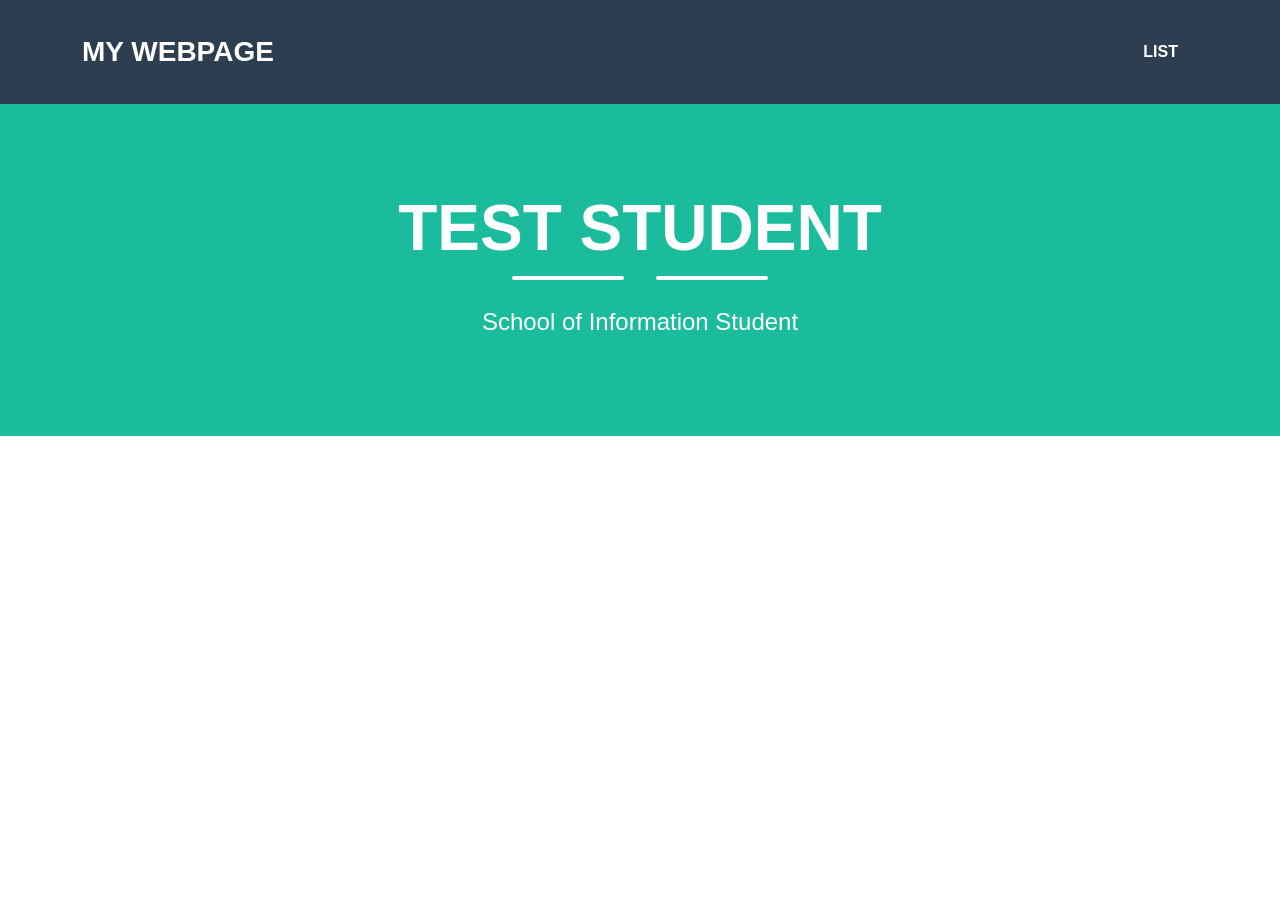
==== index.html @ 6364f9b3 "initial commit" ====
<!DOCTYPE HTML>  
<html>  
    <header>
        <link rel="stylesheet" href="style.css">
        <link rel="stylesheet" href="table_style.css">
        <title>My Webpage Title</title>
    </header>
    <body>  
        <!---Navigation--->
        <!--This section of code defines the navigation bar at the top of the page.  The classes used here are defined in the style.css file.-->
        <nav class="navbar navbar-expand-lg bg-secondary text-uppercase fixed-top" id="mainNav">
            <div class="container">
                <!--This code defines the "My Webpage" link in the top left corner of the navigation pane-->
                <a class="navbar-brand" href="./index.html">My Webpage</a>
                <!--This code defines the "List" link in the top right corner of the navigation pane-->
                <ul class="navbar-nav ms-auto">
                    <li class="nav-item mx-0 mx-lg-1"><a class="nav-link py-3 px-0 px-lg-3 rounded" href="./list.html">List</a></li>
                </ul>
            </div>
        </nav>
        <!--This section defines the middle section of the webpage-->
        <header class="masthead bg-primary text-white text-center">
            <div class="container d-flex align-items-center flex-column">
                
                <!-- This code is for the student name-->
                <h1 class="masthead-heading text-uppercase mb-0">Test Student</h1>
                <!--This code creates the two lines separating the student name from the subtitle-->
                <div class="divider-custom divider-light">
                    <div class="divider-custom-line"></div>
                    <div class="divider-custom-line"></div>
                </div>
                <!--This code creates the subheading underneath the line dividers-->
                <p class="masthead-subheading font-weight-light mb-0">School of Information Student</p>
            </div>
        </header>
        <section class="text-center">

            <div class="col-md-6 col-lg-4 mb-5">
                <!-- put your bio paragraph here; remember to use the correct html tags -->
                
            </div>
        </section>
    </body>

</html>
---- table_style.css ----
table {
  width: 75%;
  font-size: large;
}

td {
  padding: 10px;
}
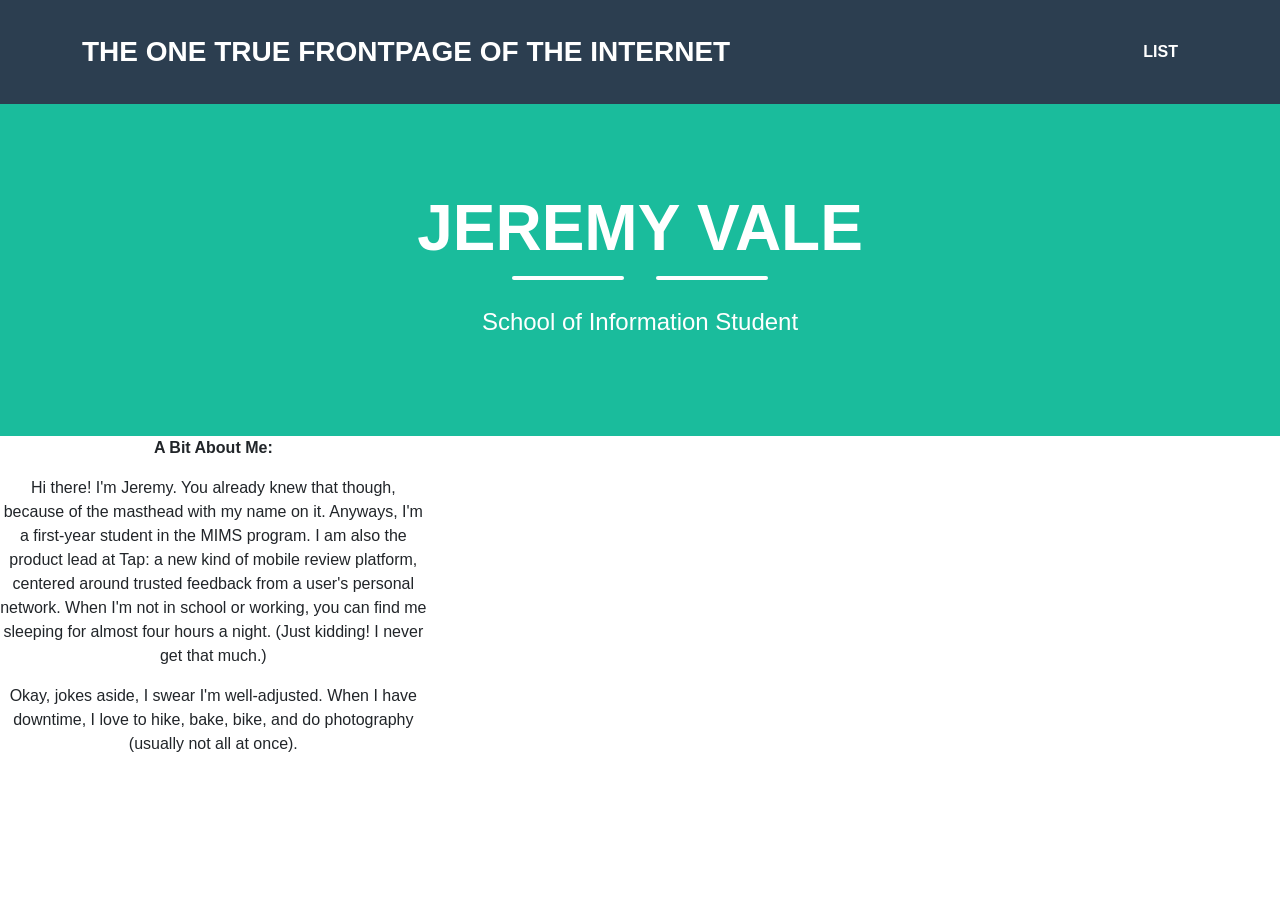
==== commit 4736d5ca: "Update index.html Added some personal flair to the template." ====
--- a/index.html
+++ b/index.html
@@ -3,7 +3,7 @@
     <header>
         <link rel="stylesheet" href="style.css">
         <link rel="stylesheet" href="table_style.css">
-        <title>My Webpage Title</title>
+        <title>Your New Homepage</title>
     </header>
     <body>  
         <!---Navigation--->
@@ -11,7 +11,7 @@
         <nav class="navbar navbar-expand-lg bg-secondary text-uppercase fixed-top" id="mainNav">
             <div class="container">
                 <!--This code defines the "My Webpage" link in the top left corner of the navigation pane-->
-                <a class="navbar-brand" href="./index.html">My Webpage</a>
+                <a class="navbar-brand" href="./index.html">The One True Frontpage of the Internet</a>
                 <!--This code defines the "List" link in the top right corner of the navigation pane-->
                 <ul class="navbar-nav ms-auto">
                     <li class="nav-item mx-0 mx-lg-1"><a class="nav-link py-3 px-0 px-lg-3 rounded" href="./list.html">List</a></li>
@@ -23,7 +23,7 @@
             <div class="container d-flex align-items-center flex-column">
                 
                 <!-- This code is for the student name-->
-                <h1 class="masthead-heading text-uppercase mb-0">Test Student</h1>
+                <h1 class="masthead-heading text-uppercase mb-0">Jeremy Vale</h1>
                 <!--This code creates the two lines separating the student name from the subtitle-->
                 <div class="divider-custom divider-light">
                     <div class="divider-custom-line"></div>
@@ -36,8 +36,9 @@
         <section class="text-center">
 
             <div class="col-md-6 col-lg-4 mb-5">
-                <!-- put your bio paragraph here; remember to use the correct html tags -->
-                
+            <p> <strong>A Bit About Me: </strong></p>    <!-- put your bio paragraph here; remember to use the correct html tags -->
+            <p> Hi there! I'm Jeremy. You already knew that though, because of the masthead with my name on it. Anyways, I'm a first-year student in the MIMS program. I am also the product lead at Tap: a new kind of mobile review platform, centered around trusted feedback from a user's personal network. When I'm not in school or working, you can find me sleeping for almost four hours a night. (Just kidding! I never get that much.)</p>
+            <p> Okay, jokes aside, I swear I'm well-adjusted. When I have downtime, I love to hike, bake, bike, and do photography (usually not all at once).</p>   
             </div>
         </section>
     </body>
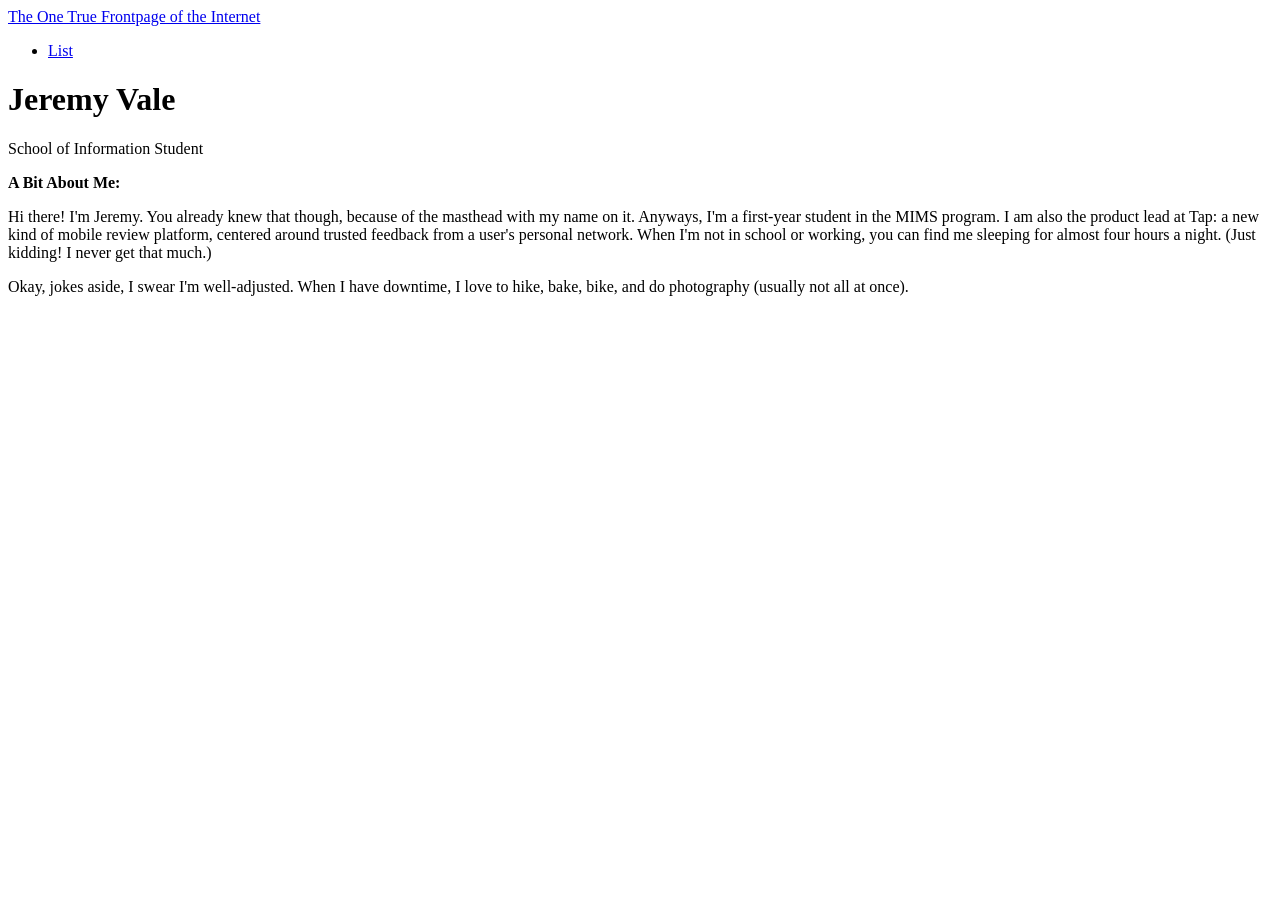
==== commit 6a59bbe0: "Trying a new style." ====
--- a/index.html
+++ b/index.html
@@ -1,7 +1,7 @@
 <!DOCTYPE HTML>  
 <html>  
     <header>
-        <link rel="stylesheet" href="style.css">
+        <link rel="stylesheet" href="style2.css">
         <link rel="stylesheet" href="table_style.css">
         <title>Your New Homepage</title>
     </header>
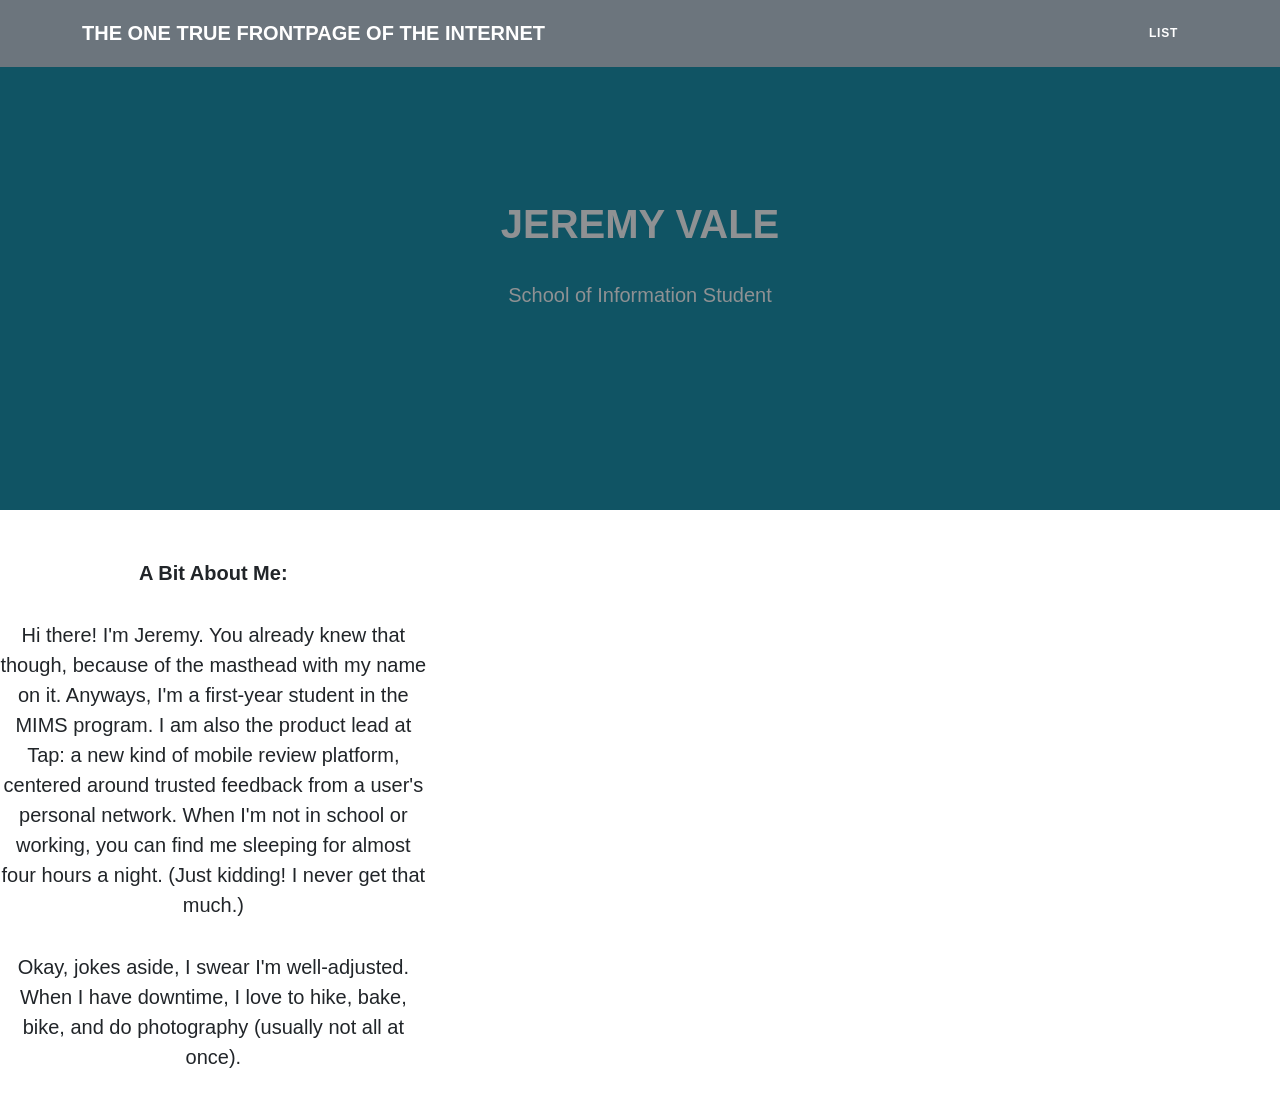
==== commit 735a92d3: "Trying out a new style." ====
--- a/index.html
+++ b/index.html
@@ -1,7 +1,7 @@
 <!DOCTYPE HTML>  
 <html>  
     <header>
-        <link rel="stylesheet" href="style2.css">
+        <link rel="stylesheet" href="style3.css">
         <link rel="stylesheet" href="table_style.css">
         <title>Your New Homepage</title>
     </header>
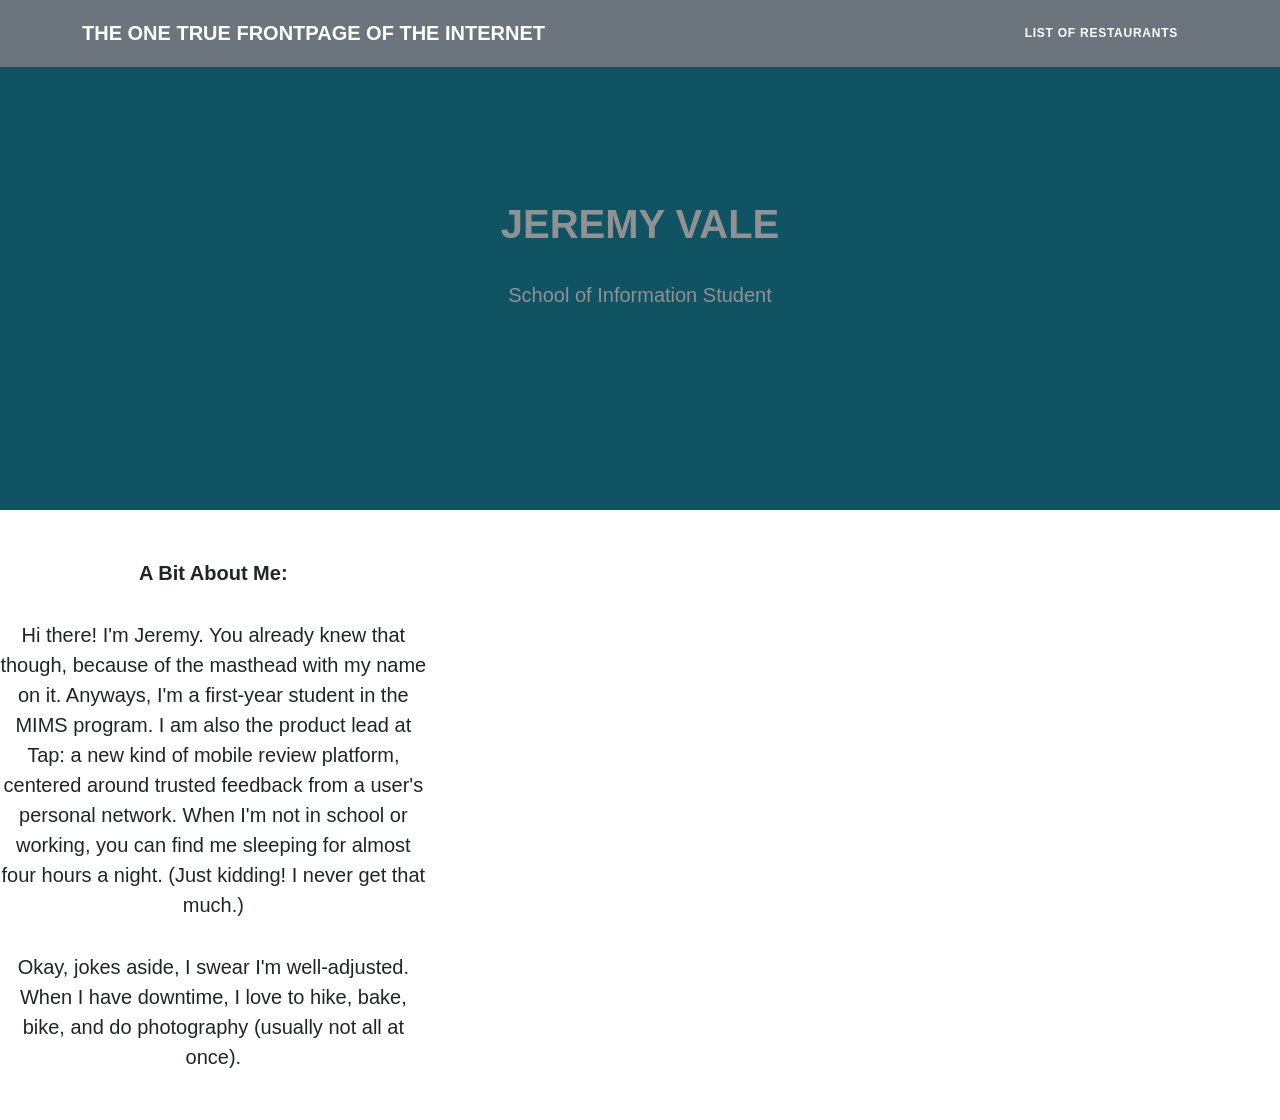
==== commit a8f927e8: "Added my favorite restaurants" ====
--- a/index.html
+++ b/index.html
@@ -14,7 +14,7 @@
                 <a class="navbar-brand" href="./index.html">The One True Frontpage of the Internet</a>
                 <!--This code defines the "List" link in the top right corner of the navigation pane-->
                 <ul class="navbar-nav ms-auto">
-                    <li class="nav-item mx-0 mx-lg-1"><a class="nav-link py-3 px-0 px-lg-3 rounded" href="./list.html">List</a></li>
+                    <li class="nav-item mx-0 mx-lg-1"><a class="nav-link py-3 px-0 px-lg-3 rounded" href="./list.html">List of restaurants</a></li>
                 </ul>
             </div>
         </nav>
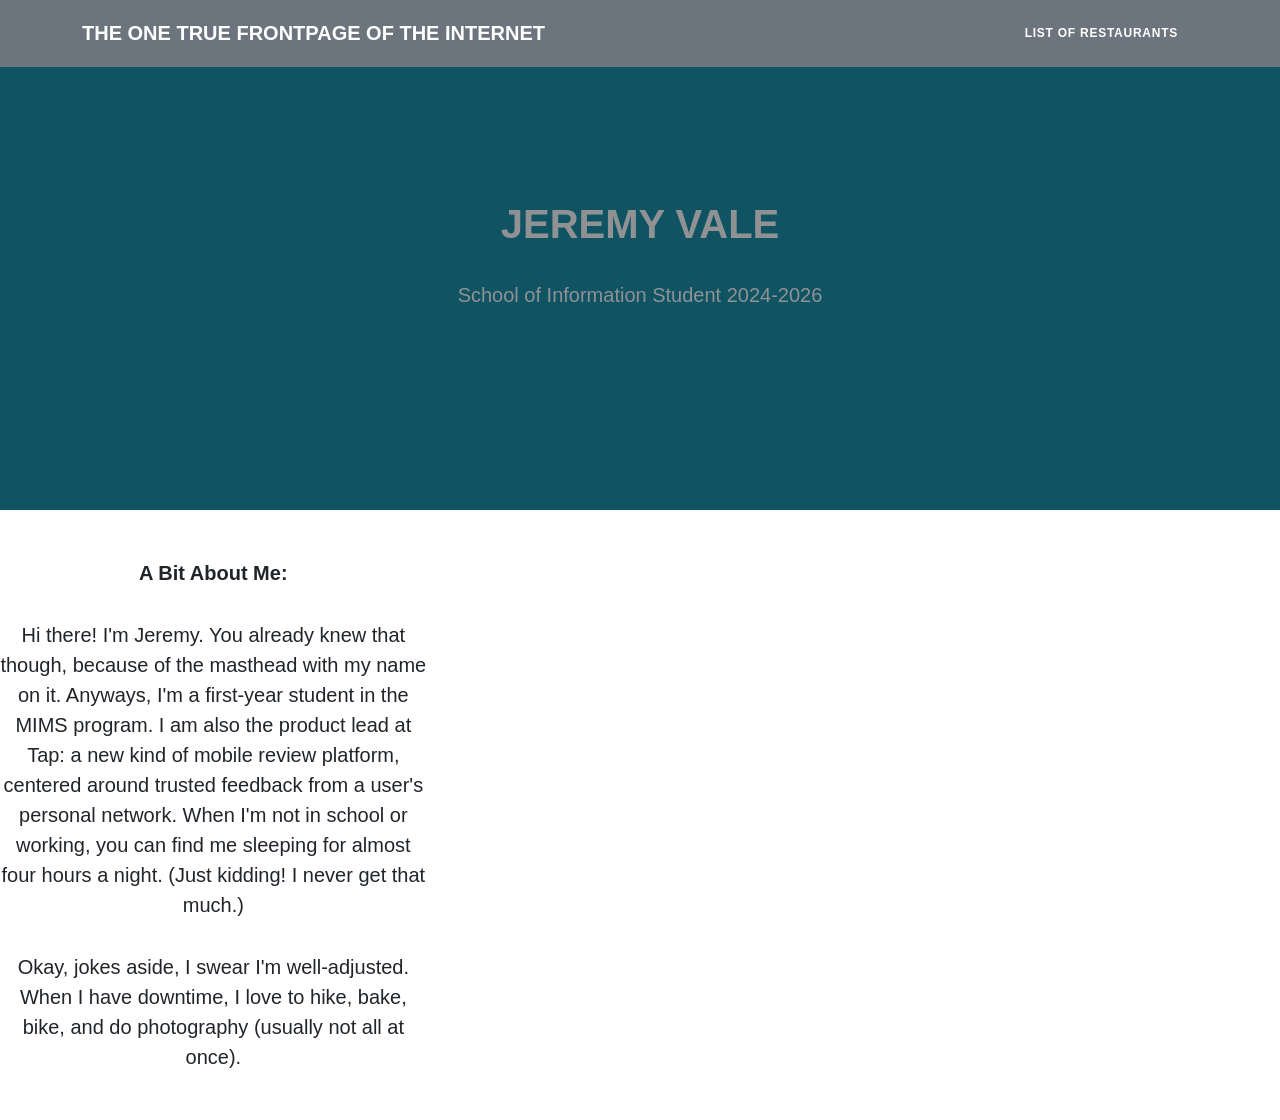
==== commit 7e018867: "Final cosmetic tweaks" ====
--- a/index.html
+++ b/index.html
@@ -30,7 +30,7 @@
                     <div class="divider-custom-line"></div>
                 </div>
                 <!--This code creates the subheading underneath the line dividers-->
-                <p class="masthead-subheading font-weight-light mb-0">School of Information Student</p>
+                <p class="masthead-subheading font-weight-light mb-0">School of Information Student 2024-2026</p>
             </div>
         </header>
         <section class="text-center">
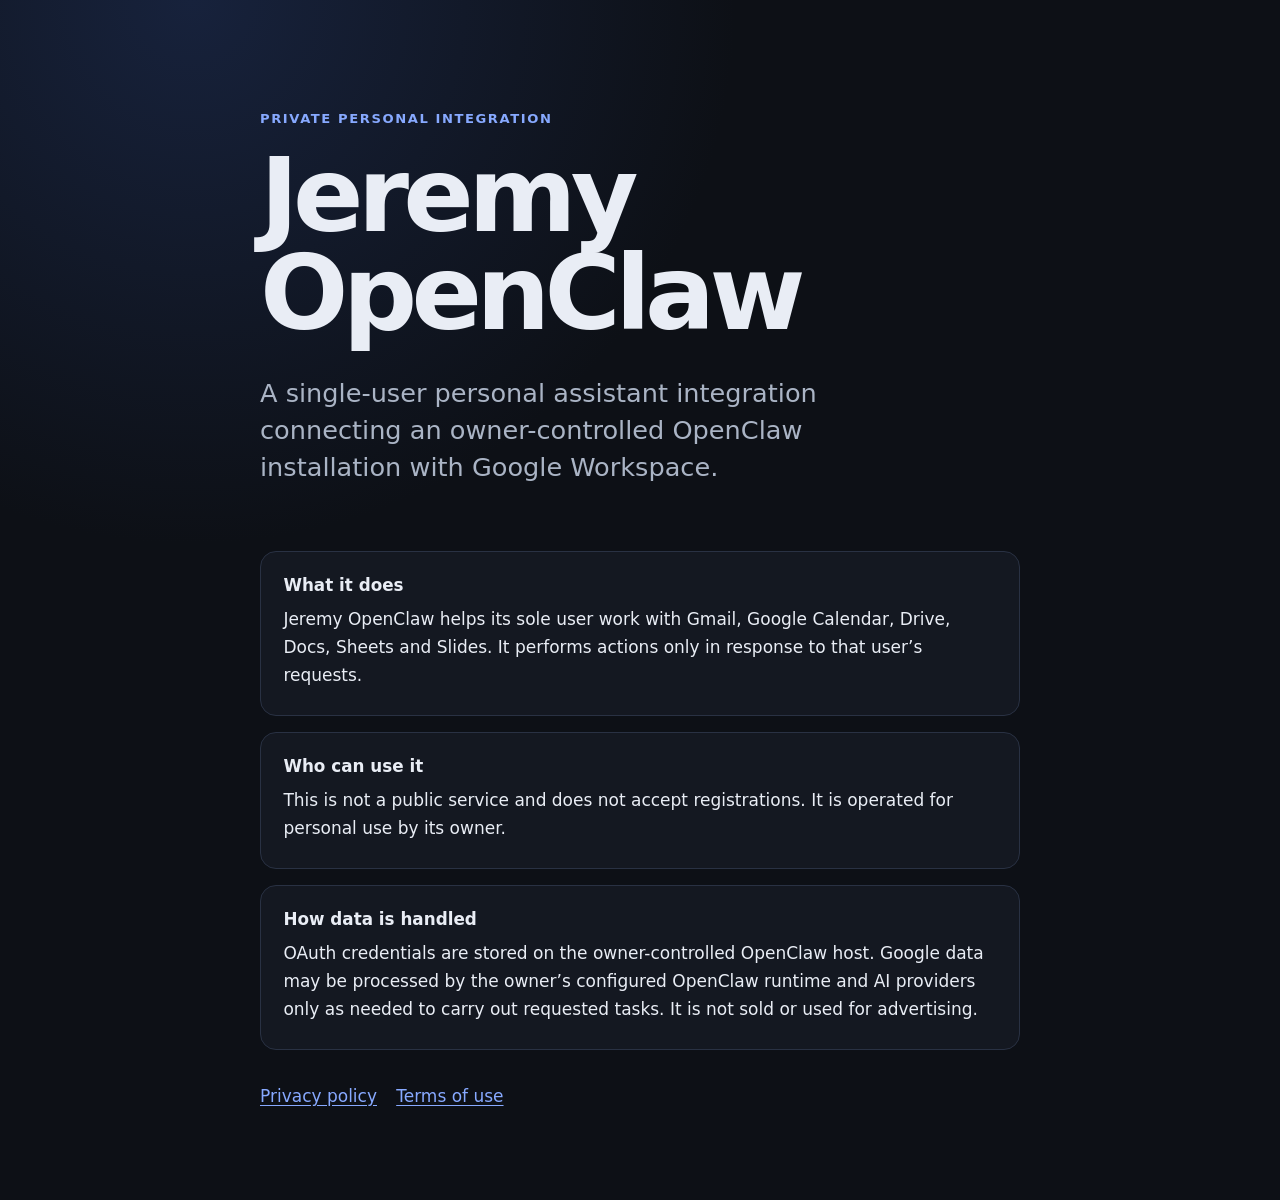
==== commit 7fa99f2d: "Publish Jeremy OpenClaw site" ====
--- a/index.html
+++ b/index.html
@@ -1,46 +1,37 @@
-<!DOCTYPE HTML>  
-<html>  
-    <header>
-        <link rel="stylesheet" href="style3.css">
-        <link rel="stylesheet" href="table_style.css">
-        <title>Your New Homepage</title>
-    </header>
-    <body>  
-        <!---Navigation--->
-        <!--This section of code defines the navigation bar at the top of the page.  The classes used here are defined in the style.css file.-->
-        <nav class="navbar navbar-expand-lg bg-secondary text-uppercase fixed-top" id="mainNav">
-            <div class="container">
-                <!--This code defines the "My Webpage" link in the top left corner of the navigation pane-->
-                <a class="navbar-brand" href="./index.html">The One True Frontpage of the Internet</a>
-                <!--This code defines the "List" link in the top right corner of the navigation pane-->
-                <ul class="navbar-nav ms-auto">
-                    <li class="nav-item mx-0 mx-lg-1"><a class="nav-link py-3 px-0 px-lg-3 rounded" href="./list.html">List of restaurants</a></li>
-                </ul>
-            </div>
-        </nav>
-        <!--This section defines the middle section of the webpage-->
-        <header class="masthead bg-primary text-white text-center">
-            <div class="container d-flex align-items-center flex-column">
-                
-                <!-- This code is for the student name-->
-                <h1 class="masthead-heading text-uppercase mb-0">Jeremy Vale</h1>
-                <!--This code creates the two lines separating the student name from the subtitle-->
-                <div class="divider-custom divider-light">
-                    <div class="divider-custom-line"></div>
-                    <div class="divider-custom-line"></div>
-                </div>
-                <!--This code creates the subheading underneath the line dividers-->
-                <p class="masthead-subheading font-weight-light mb-0">School of Information Student 2024-2026</p>
-            </div>
-        </header>
-        <section class="text-center">
+<!doctype html>
+<html lang="en">
+<head>
+  <meta charset="utf-8">
+  <meta name="viewport" content="width=device-width,initial-scale=1">
+  <meta name="description" content="Jeremy OpenClaw — a private, single-user personal assistant integration.">
+  <title>Jeremy OpenClaw</title>
+  <link rel="stylesheet" href="styles.css">
+</head>
+<body>
+  <main>
+    <p class="eyebrow">Private personal integration</p>
+    <h1>Jeremy OpenClaw</h1>
+    <p class="lede">A single-user personal assistant integration connecting an owner-controlled OpenClaw installation with Google Workspace.</p>
 
-            <div class="col-md-6 col-lg-4 mb-5">
-            <p> <strong>A Bit About Me: </strong></p>    <!-- put your bio paragraph here; remember to use the correct html tags -->
-            <p> Hi there! I'm Jeremy. You already knew that though, because of the masthead with my name on it. Anyways, I'm a first-year student in the MIMS program. I am also the product lead at Tap: a new kind of mobile review platform, centered around trusted feedback from a user's personal network. When I'm not in school or working, you can find me sleeping for almost four hours a night. (Just kidding! I never get that much.)</p>
-            <p> Okay, jokes aside, I swear I'm well-adjusted. When I have downtime, I love to hike, bake, bike, and do photography (usually not all at once).</p>   
-            </div>
-        </section>
-    </body>
+    <section>
+      <h2>What it does</h2>
+      <p>Jeremy OpenClaw helps its sole user work with Gmail, Google Calendar, Drive, Docs, Sheets and Slides. It performs actions only in response to that user’s requests.</p>
+    </section>
 
-</html>+    <section>
+      <h2>Who can use it</h2>
+      <p>This is not a public service and does not accept registrations. It is operated for personal use by its owner.</p>
+    </section>
+
+    <section>
+      <h2>How data is handled</h2>
+      <p>OAuth credentials are stored on the owner-controlled OpenClaw host. Google data may be processed by the owner’s configured OpenClaw runtime and AI providers only as needed to carry out requested tasks. It is not sold or used for advertising.</p>
+    </section>
+
+    <nav aria-label="Legal information">
+      <a href="privacy.html">Privacy policy</a>
+      <a href="terms.html">Terms of use</a>
+    </nav>
+  </main>
+</body>
+</html>
--- a/styles.css
+++ b/styles.css
@@ -0,0 +1,59 @@
+:root {
+  color-scheme: dark;
+  --bg: #0d1016;
+  --panel: #151a23;
+  --text: #e9edf5;
+  --muted: #aab4c5;
+  --accent: #87a9ff;
+  --line: #293143;
+}
+* { box-sizing: border-box; }
+body {
+  margin: 0;
+  min-height: 100vh;
+  background: radial-gradient(circle at 15% 0%, #17223c 0, transparent 34rem), var(--bg);
+  color: var(--text);
+  font: 17px/1.65 system-ui, -apple-system, BlinkMacSystemFont, "Segoe UI", sans-serif;
+}
+main {
+  width: min(760px, calc(100% - 40px));
+  margin: 0 auto;
+  padding: 12vh 0 10vh;
+}
+.eyebrow {
+  margin: 0 0 1rem;
+  color: var(--accent);
+  font-size: .82rem;
+  font-weight: 700;
+  letter-spacing: .12em;
+  text-transform: uppercase;
+}
+h1 {
+  max-width: 12ch;
+  margin: 0;
+  font-size: clamp(3rem, 10vw, 6.5rem);
+  line-height: .95;
+  letter-spacing: -.055em;
+}
+.lede {
+  max-width: 680px;
+  margin: 2rem 0 4rem;
+  color: var(--muted);
+  font-size: clamp(1.2rem, 3vw, 1.6rem);
+  line-height: 1.45;
+}
+section {
+  margin: 1rem 0;
+  padding: 1.25rem 1.4rem;
+  border: 1px solid var(--line);
+  border-radius: 16px;
+  background: color-mix(in srgb, var(--panel) 88%, transparent);
+}
+h2 { margin: 0 0 .35rem; font-size: 1.05rem; }
+p { margin: .35rem 0; }
+a { color: var(--accent); text-underline-offset: .18em; }
+nav { display: flex; flex-wrap: wrap; gap: 1.2rem; margin-top: 2rem; }
+@media (max-width: 520px) {
+  main { padding-top: 8vh; }
+  section { padding: 1rem; }
+}
